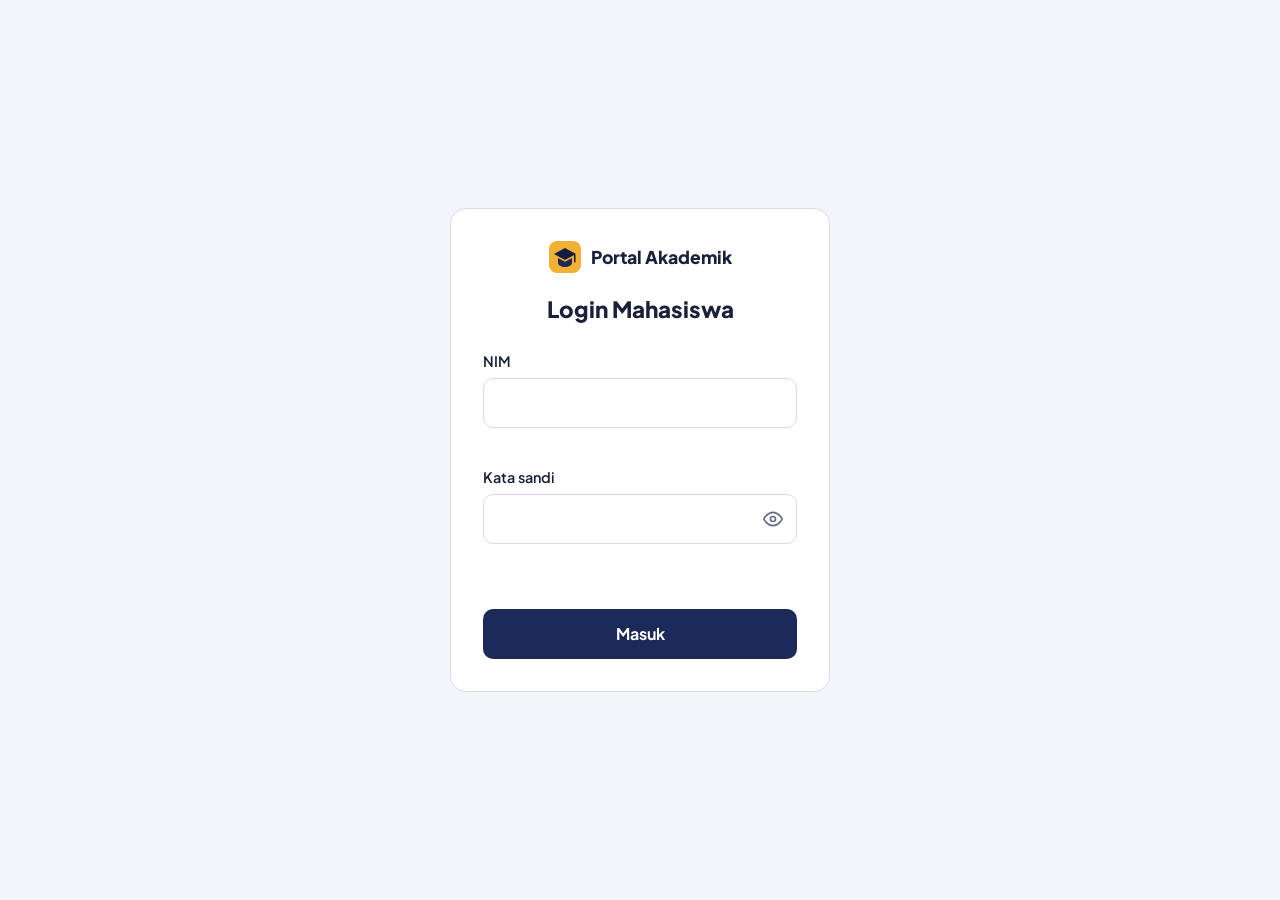
==== index.html @ c450e0a2 "first commit" ====
<!DOCTYPE html>
<html lang="id">
<head>
  <meta charset="UTF-8">
  <meta name="viewport" content="width=device-width, initial-scale=1">
  <title>Login Mahasiswa</title>
  <link rel="icon" href="assets/logo.svg" type="image/svg+xml">
  <link rel="preconnect" href="https://fonts.googleapis.com">
  <link href="https://fonts.googleapis.com/css2?family=Plus+Jakarta+Sans:wght@400;500;600;800&display=swap" rel="stylesheet">
  <link rel="stylesheet" href="css/style.css">
</head>
<body>
  <main class="page">
    <form class="card" id="loginForm" onsubmit="return false" novalidate>
      <div class="brand"><img src="assets/logo.svg" alt=""> Portal Akademik</div>
      <h2>Login Mahasiswa</h2>

      <div class="field">
        <label for="nim">NIM</label>
        <input class="input" id="nim" name="nim" type="text" inputmode="numeric"
               autocomplete="username" maxlength="12">
        <p class="msg" id="nimMsg" role="alert"></p>
      </div>

      <div class="field">
        <label for="password">Kata sandi</label>
        <div class="wrap">
          <input class="input" id="password" name="password" type="password"
                 autocomplete="current-password">
          <button class="toggle" id="togglePw" type="button" aria-label="Tampilkan kata sandi"><svg class="ic-show" viewBox="0 0 24 24" width="20" height="20" fill="none" stroke="currentColor" stroke-width="2" stroke-linecap="round" stroke-linejoin="round" aria-hidden="true"><path d="M1 12s4-8 11-8 11 8 11 8-4 8-11 8-11-8-11-8z"/><circle cx="12" cy="12" r="3"/></svg><svg class="ic-hide" viewBox="0 0 24 24" width="20" height="20" fill="none" stroke="currentColor" stroke-width="2" stroke-linecap="round" stroke-linejoin="round" aria-hidden="true"><path d="M17.94 17.94A10.07 10.07 0 0 1 12 20c-7 0-11-8-11-8a18.45 18.45 0 0 1 5.06-5.94M9.9 4.24A9.12 9.12 0 0 1 12 4c7 0 11 8 11 8a18.5 18.5 0 0 1-2.16 3.19m-6.72-1.07a3 3 0 1 1-4.24-4.24"/><line x1="1" y1="1" x2="23" y2="23"/></svg></button>
        </div>
        <p class="msg" id="pwMsg" role="alert"></p>
      </div>

      <!-- <label class="check"><input type="checkbox" id="remember"> Ingat NIM saya</label> -->

      <p class="msg form-msg" id="formMsg" role="alert"></p>
      <button class="btn" type="submit" id="btnSubmit">Masuk</button>
    </form>
  </main>

  <script src="js/data.js"></script>
  <script src="js/login.js"></script>
</body>
</html>
---- css/style.css ----
/* ===== Gaya umum (dipakai semua halaman) ===== */
:root {
  --navy: #1c2a5a;
  --navy-dark: #131d40;
  --gold: #f2b134;
  --bg: #f4f5f9;
  --surface: #ffffff;
  --ink: #1a2038;
  --muted: #646c88;
  --line: #d9dce8;
  --danger: #c63a3a;
  --ok: #1f8a5b;
}

* { box-sizing: border-box; }
[hidden] { display: none !important; }

body {
  margin: 0;
  font-family: "Plus Jakarta Sans", system-ui, -apple-system, "Segoe UI", Roboto, sans-serif;
  background: var(--bg);
  color: var(--ink);
  line-height: 1.5;
}

button, input { font: inherit; color: inherit; }
:focus-visible { outline: 3px solid var(--gold); outline-offset: 2px; }

.brand { display: flex; align-items: center; gap: 10px; font-weight: 800; font-size: 1.1rem; }
.brand img { width: 32px; height: 32px; }

.btn {
  width: 100%;
  padding: 13px;
  border: 0;
  border-radius: 10px;
  background: var(--navy);
  color: #fff;
  font-weight: 700;
  cursor: pointer;
}
.btn:hover { background: var(--navy-dark); }
.btn:disabled { opacity: .6; cursor: wait; }

.btn-ghost {
  background: var(--surface);
  color: var(--ink);
  border: 1.5px solid var(--line);
  border-radius: 10px;
  padding: 9px 16px;
  font-weight: 600;
  cursor: pointer;
}
.btn-ghost:hover { border-color: var(--navy); }

/* ===== Halaman login ===== */
.page { min-height: 100vh; display: grid; place-items: center; padding: 24px; }

.card {
  width: 100%;
  max-width: 380px;
  background: var(--surface);
  border: 1px solid var(--line);
  border-radius: 16px;
  padding: 32px;
}
.card .brand { justify-content: center; margin-bottom: 20px; }
.card h2 { margin: 0 0 24px; font-size: 1.4rem; font-weight: 800; text-align: center; }

.field { margin-bottom: 16px; }
.field label { display: block; margin-bottom: 6px; font-weight: 600; font-size: .9rem; }
.wrap { position: relative; }

.input {
  width: 100%;
  padding: 12px 14px;
  background: var(--surface);
  border: 1.5px solid var(--line);
  border-radius: 10px;
}
.input:focus {
  outline: none;
  border-color: var(--navy);
  box-shadow: 0 0 0 3px rgba(28, 42, 90, .18);
}
.input.error { border-color: var(--danger); }
.input.valid { border-color: var(--ok); }

/* Sembunyikan ikon mata bawaan Edge/IE agar tidak menumpuk dengan tombol "Lihat" */
input::-ms-reveal,
input::-ms-clear { display: none; }
.wrap .input { padding-right: 52px; }

.toggle {
  position: absolute; right: 4px; top: 50%;
  transform: translateY(-50%);
  width: 40px; height: 40px;
  display: grid; place-items: center;
  background: none; border: 0; border-radius: 8px;
  color: var(--muted);
  cursor: pointer;
}
.toggle:hover { color: var(--navy); }
.toggle .ic-hide { display: none; }
.toggle.on .ic-show { display: none; }
.toggle.on .ic-hide { display: block; }

.check { display: flex; align-items: center; gap: 8px; font-size: .9rem; cursor: pointer; margin-bottom: 14px; }

.msg { margin: 6px 0 0; min-height: 1.2em; font-size: .85rem; color: var(--danger); }
.form-msg { margin: 0 0 10px; }

@media (max-width: 480px) {
  .card { padding: 24px 20px; }
}

@media (prefers-reduced-motion: no-preference) {
  .btn, .btn-ghost, .input { transition: background .15s, border-color .15s, box-shadow .15s; }
}
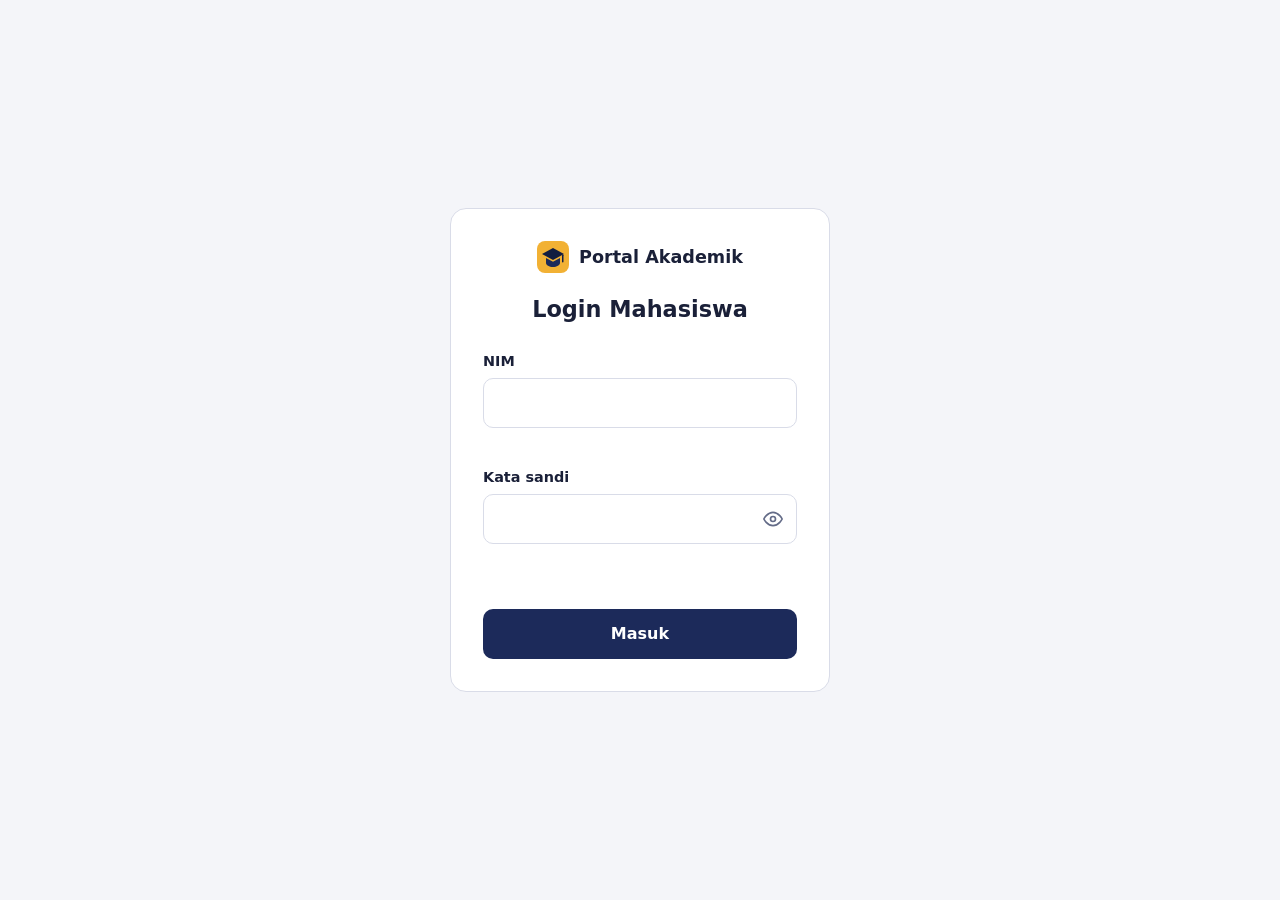
==== commit 547addde: "pembaruan" ====
--- a/index.html
+++ b/index.html
@@ -5,8 +5,6 @@
   <meta name="viewport" content="width=device-width, initial-scale=1">
   <title>Login Mahasiswa</title>
   <link rel="icon" href="assets/logo.svg" type="image/svg+xml">
-  <link rel="preconnect" href="https://fonts.googleapis.com">
-  <link href="https://fonts.googleapis.com/css2?family=Plus+Jakarta+Sans:wght@400;500;600;800&display=swap" rel="stylesheet">
   <link rel="stylesheet" href="css/style.css">
 </head>
 <body>
@@ -32,8 +30,6 @@
         <p class="msg" id="pwMsg" role="alert"></p>
       </div>
 
-      <!-- <label class="check"><input type="checkbox" id="remember"> Ingat NIM saya</label> -->
-
       <p class="msg form-msg" id="formMsg" role="alert"></p>
       <button class="btn" type="submit" id="btnSubmit">Masuk</button>
     </form>
--- a/css/style.css
+++ b/css/style.css
@@ -17,7 +17,7 @@
 
 body {
   margin: 0;
-  font-family: "Plus Jakarta Sans", system-ui, -apple-system, "Segoe UI", Roboto, sans-serif;
+  font-family: "Segoe UI", system-ui, -apple-system, Roboto, Arial, sans-serif;
   background: var(--bg);
   color: var(--ink);
   line-height: 1.5;
@@ -105,8 +105,6 @@
 .toggle.on .ic-show { display: none; }
 .toggle.on .ic-hide { display: block; }
 
-.check { display: flex; align-items: center; gap: 8px; font-size: .9rem; cursor: pointer; margin-bottom: 14px; }
-
 .msg { margin: 6px 0 0; min-height: 1.2em; font-size: .85rem; color: var(--danger); }
 .form-msg { margin: 0 0 10px; }
 
